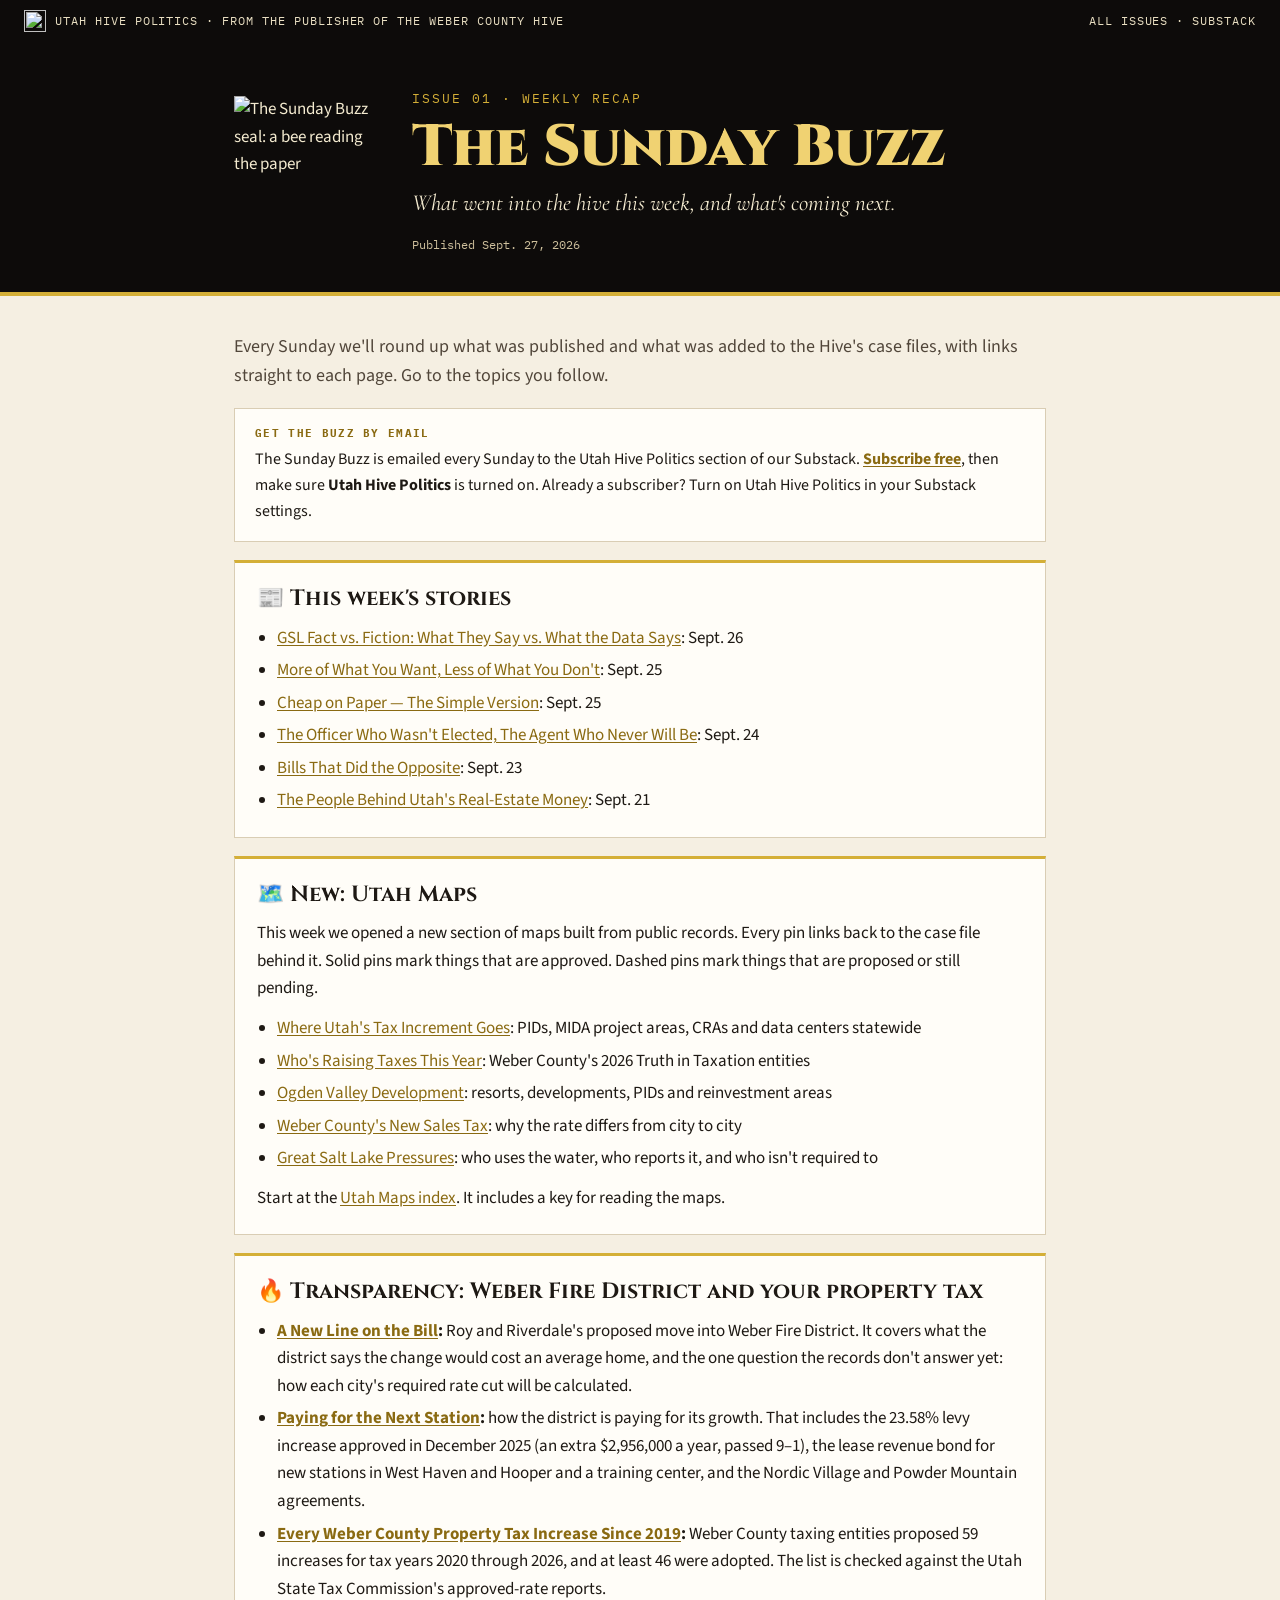
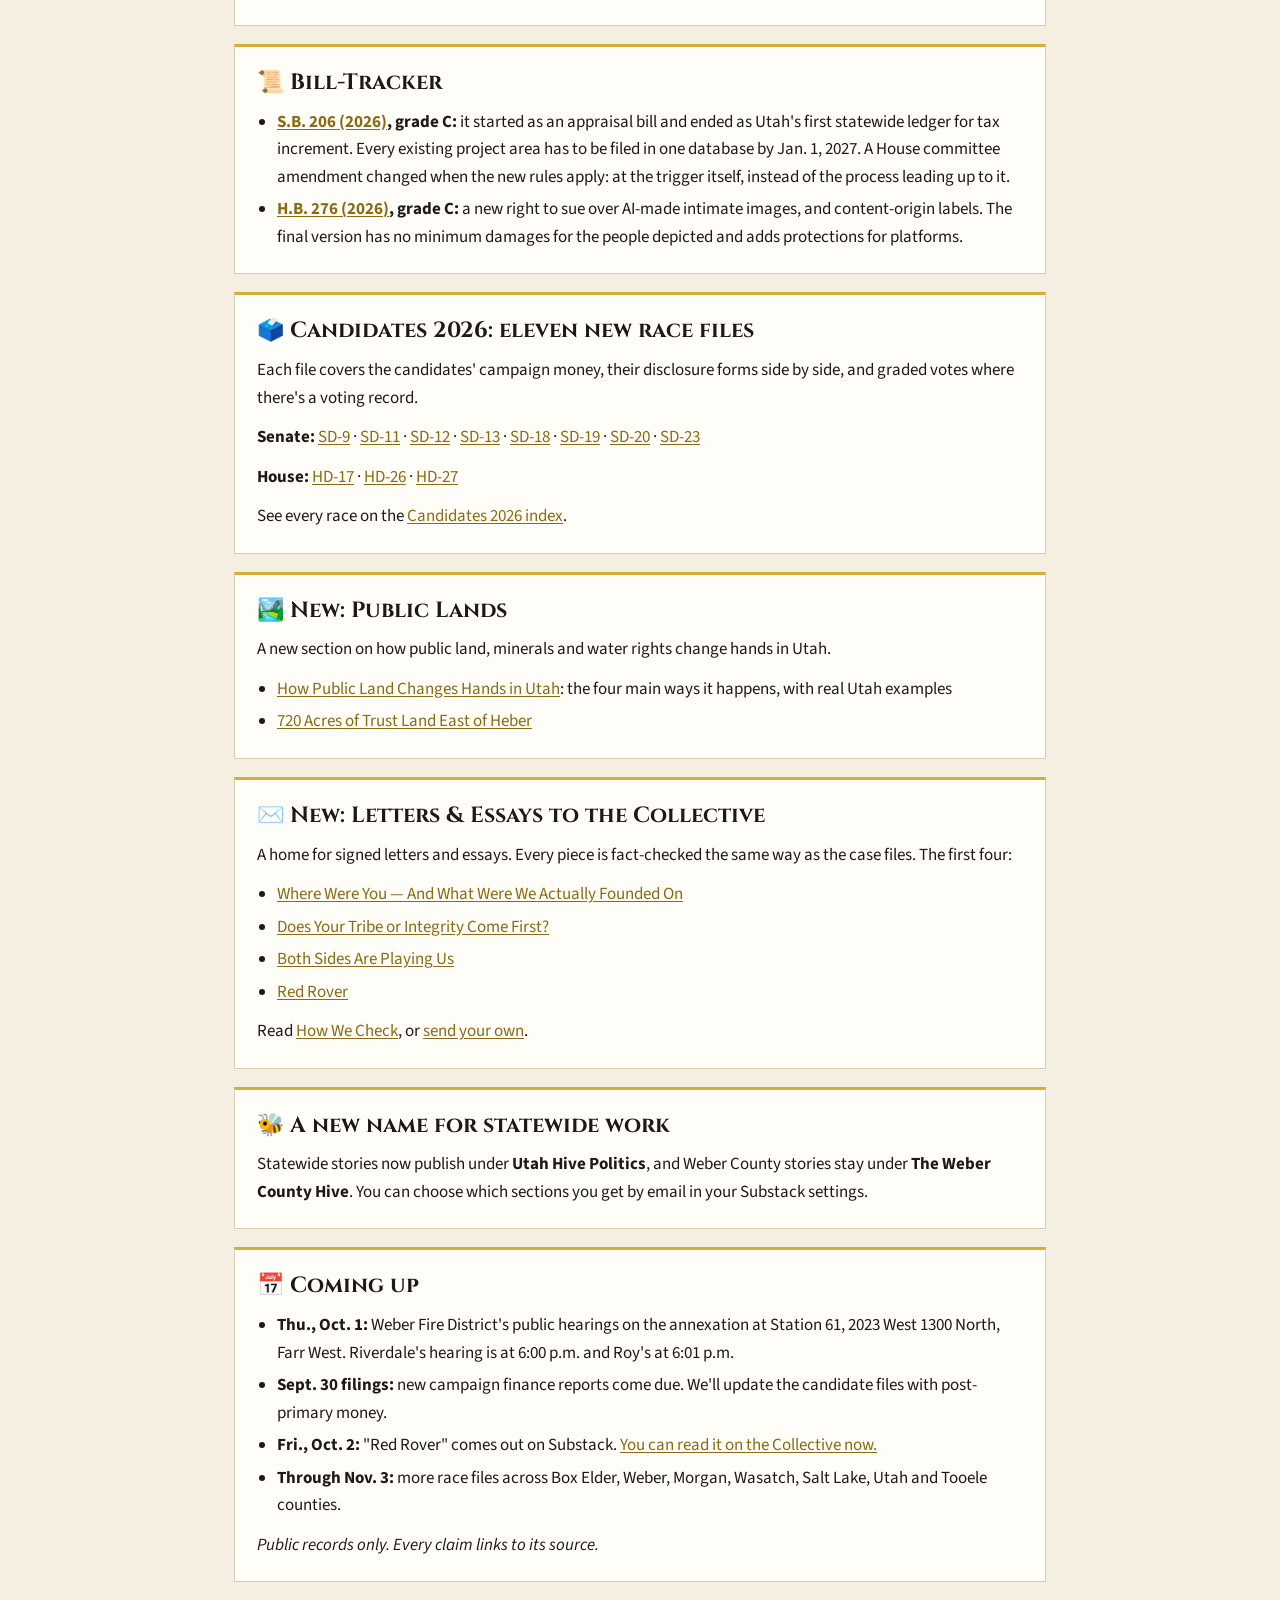
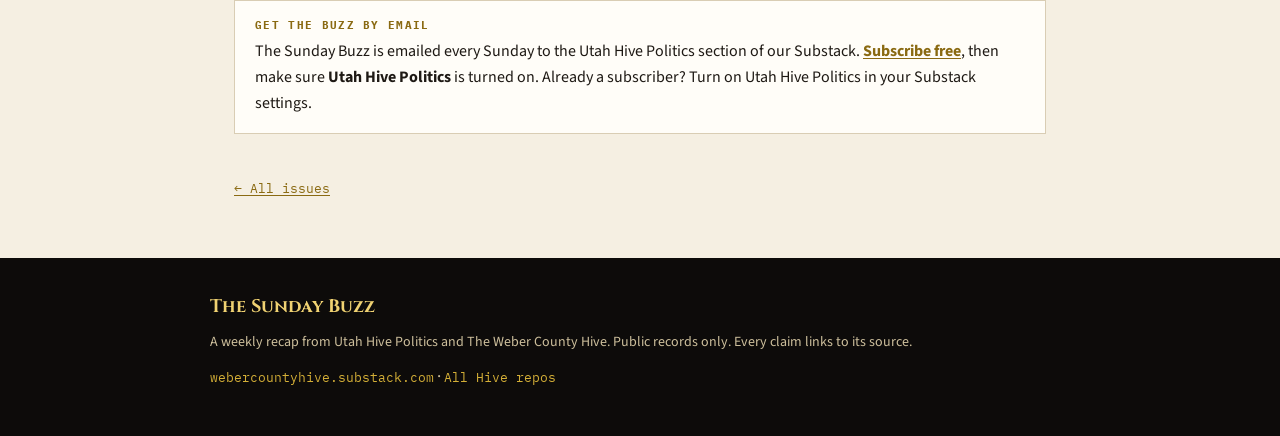
==== 2026-09-27.html @ 94be02e6 "Add files via upload" ====
<!DOCTYPE html>
<html lang="en">
<head>
<meta charset="UTF-8">
<meta name="viewport" content="width=device-width, initial-scale=1.0">
<title>The Sunday Buzz — Sept. 27, 2026 — Utah Hive Politics</title>
<meta name="description" content="Issue 01: this week's stories, five new maps, Weber Fire District taxes, S.B. 206, eleven race files, Public Lands, the Collective, and what's coming next.">
<meta property="og:title" content="The Sunday Buzz — Sept. 27, 2026 — Utah Hive Politics">
<meta property="og:description" content="Issue 01: this week's stories, five new maps, Weber Fire District taxes, S.B. 206, eleven race files, Public Lands, the Collective, and what's coming next.">
<meta property="og:image" content="https://weber-county-hive.github.io/sunday_buzz/sunday-buzz-2026-09-27-share.png">
<meta name="twitter:card" content="summary_large_image">
<link rel="icon" type="image/png" href="sunday-buzz-logo.png">
<link rel="preconnect" href="https://fonts.googleapis.com"><link rel="preconnect" href="https://fonts.gstatic.com" crossorigin><link href="https://fonts.googleapis.com/css2?family=Cinzel:wght@700;900&family=Cormorant+Garamond:ital,wght@1,600&family=Source+Sans+3:wght@400;600;700&family=IBM+Plex+Mono:wght@400;500&display=swap" rel="stylesheet">
<style>
:root{--paper:#F5EFE2;--card:#FFFDF8;--void:#0D0B0A;--gold:#D4AF37;--gold-ink:#8A6A12;--ink:#1E1914;--soft:#51463A;--line:#D9CDB4;--max:860px}
*{box-sizing:border-box}
body{margin:0;background:var(--paper);color:var(--ink);font-family:'Source Sans 3',sans-serif;font-size:17px;line-height:1.62}
a{color:var(--gold-ink);text-underline-offset:2px}a:hover{color:var(--ink)}
h1,h2,h3{font-family:'Cinzel',serif;font-weight:700;margin:0}
.topbar{background:var(--void);color:#E9DFC2;padding:10px 24px;font-family:'IBM Plex Mono',monospace;font-size:12px;letter-spacing:.08em;text-transform:uppercase;display:flex;justify-content:space-between;align-items:center;flex-wrap:wrap;gap:8px}
.topbar a{color:#E9DFC2;text-decoration:none}.topbar a:hover{color:var(--gold)}
.topbar .brand{display:flex;align-items:center;gap:9px}.topbar img{width:22px;height:22px}
header.masthead{background:var(--void);color:#F4EBD0;border-bottom:4px solid var(--gold)}
.mh{max-width:var(--max);margin:0 auto;padding:46px 24px 38px;display:flex;gap:28px;align-items:center}
.mh img{width:150px;height:150px;flex:none}
.eyebrow{font-family:'IBM Plex Mono',monospace;font-size:12.5px;letter-spacing:.16em;text-transform:uppercase;color:var(--gold)}
h1.title{font-size:clamp(34px,6vw,58px);line-height:1.02;color:#F0D272;margin:10px 0 8px;font-weight:900}
.dek{font-family:'Cormorant Garamond',serif;font-style:italic;font-size:23px;color:#F4EBD0;margin:0}
.dates{font-family:'IBM Plex Mono',monospace;font-size:12px;color:#CDBF9C;margin-top:12px}
main{max-width:var(--max);margin:0 auto;padding:10px 24px 0}
.intro{font-size:18px;color:var(--soft);margin:26px 0 6px}
section.blk{background:var(--card);border:1px solid var(--line);border-top:3px solid var(--gold);padding:18px 22px 10px;margin:18px 0}
section.blk h2{font-size:22px;margin-bottom:8px}
section.blk ul{padding-left:20px;margin:8px 0 12px}section.blk li{margin:5px 0}
section.blk p{margin:8px 0 12px}
.issues{display:grid;gap:16px;margin:24px 0}
.issue{display:flex;gap:18px;align-items:center;background:var(--card);border:1px solid var(--line);border-left:4px solid var(--gold);padding:18px 20px;text-decoration:none;color:var(--ink)}
.issue:hover{box-shadow:0 8px 24px rgba(13,11,10,.12)}
.issue .num{font-family:'IBM Plex Mono',monospace;font-size:12px;letter-spacing:.1em;color:var(--gold-ink);text-transform:uppercase}
.issue h3{font-size:21px;margin:4px 0}
.issue p{margin:0;color:var(--soft);font-size:15.5px}
.issue img{width:74px;height:74px;flex:none}
.box{background:var(--card);border:1px solid var(--line);padding:16px 20px;margin:18px 0;font-size:16px}
.box b{font-family:'IBM Plex Mono',monospace;font-size:11px;letter-spacing:.12em;color:var(--gold-ink);display:block;text-transform:uppercase;margin-bottom:4px}
.back{display:inline-block;margin:26px 0 0;font-family:'IBM Plex Mono',monospace;font-size:13px}
footer{background:var(--void);color:#CDBF9C;margin-top:56px;padding:34px 24px 44px}
footer .w{max-width:var(--max);margin:0 auto;display:flex;flex-direction:column;gap:10px}
footer h3{color:#F0D272;font-size:18px}footer p{margin:0;font-size:14px}
footer a{color:var(--gold);text-decoration:none;font-family:'IBM Plex Mono',monospace;font-size:12.5px}footer a:hover{color:#fff}
@media(max-width:640px){.mh{flex-direction:column;align-items:flex-start;padding:34px 18px 28px;gap:16px}.mh img{width:96px;height:96px}main{padding:6px 16px 0}section.blk{padding:16px 16px 8px}.issue img{display:none}}
</style>
</head>
<body>
<div class="topbar"><span class="brand"><img src="sunday-buzz-logo.png" alt="">Utah Hive Politics · from the publisher of The Weber County Hive</span><span><a href="index.html">All issues</a> · <a href="https://webercountyhive.substack.com" target="_blank" rel="noopener">Substack</a></span></div>
<header class="masthead"><div class="mh"><img src="sunday-buzz-logo.png" alt="The Sunday Buzz seal: a bee reading the paper"><div><div class="eyebrow">Issue 01 · Weekly recap</div><h1 class="title">The Sunday Buzz</h1><p class="dek">What went into the hive this week, and what's coming next.</p><div class="dates">Published Sept. 27, 2026</div></div></div></header>
<main>
<div class="intro">Every Sunday we'll round up what was published and what was added to the Hive's case files, with links straight to each page. Go to the topics you follow.</div>
<div class="box"><b>Get the Buzz by email</b>The Sunday Buzz is emailed every Sunday to the Utah Hive Politics section of our Substack. <a href="https://webercountyhive.substack.com/subscribe" target="_blank" rel="noopener"><strong>Subscribe free</strong></a>, then make sure <strong>Utah Hive Politics</strong> is turned on. Already a subscriber? Turn on Utah Hive Politics in your Substack settings.</div>

<section class="blk"><h2>📰 This week's stories</h2>
<ul>
<li><a target="_blank" rel="noopener" href="https://webercountyhive.substack.com/p/gsl-fact-vs-fiction-what-they-say">GSL Fact vs. Fiction: What They Say vs. What the Data Says</a>: Sept. 26</li>
<li><a target="_blank" rel="noopener" href="https://webercountyhive.substack.com/p/more-of-what-you-want-less-of-what">More of What You Want, Less of What You Don't</a>: Sept. 25</li>
<li><a target="_blank" rel="noopener" href="https://webercountyhive.substack.com/p/cheap-on-paper-the-simple-version">Cheap on Paper — The Simple Version</a>: Sept. 25</li>
<li><a target="_blank" rel="noopener" href="https://webercountyhive.substack.com/p/the-officer-who-wasnt-elected-the">The Officer Who Wasn't Elected, The Agent Who Never Will Be</a>: Sept. 24</li>
<li><a target="_blank" rel="noopener" href="https://webercountyhive.substack.com/p/bills-that-did-the-opposite">Bills That Did the Opposite</a>: Sept. 23</li>
<li><a target="_blank" rel="noopener" href="https://webercountyhive.substack.com/p/the-people-behind-utahs-real-estate">The People Behind Utah's Real-Estate Money</a>: Sept. 21</li>
</ul>
</section>
<section class="blk"><h2>🗺️ New: Utah Maps</h2>
<p>This week we opened a new section of maps built from public records. Every pin links back to the case file behind it. Solid pins mark things that are approved. Dashed pins mark things that are proposed or still pending.</p>
<ul>
<li><a target="_blank" rel="noopener" href="https://weber-county-hive.github.io/utah-maps/utah-tax-increment-map.html">Where Utah's Tax Increment Goes</a>: PIDs, MIDA project areas, CRAs and data centers statewide</li>
<li><a target="_blank" rel="noopener" href="https://weber-county-hive.github.io/utah-maps/weber-county-tax-increases-2026.html">Who's Raising Taxes This Year</a>: Weber County's 2026 Truth in Taxation entities</li>
<li><a target="_blank" rel="noopener" href="https://weber-county-hive.github.io/utah-maps/ogden-valley-development.html">Ogden Valley Development</a>: resorts, developments, PIDs and reinvestment areas</li>
<li><a target="_blank" rel="noopener" href="https://weber-county-hive.github.io/utah-maps/weber-county-sales-tax-2026.html">Weber County's New Sales Tax</a>: why the rate differs from city to city</li>
<li><a target="_blank" rel="noopener" href="https://weber-county-hive.github.io/utah-maps/great-salt-lake-pressures.html">Great Salt Lake Pressures</a>: who uses the water, who reports it, and who isn't required to</li>
</ul>
<p>Start at the <a target="_blank" rel="noopener" href="https://weber-county-hive.github.io/utah-maps/">Utah Maps index</a>. It includes a key for reading the maps.</p>
</section>
<section class="blk"><h2>🔥 Transparency: Weber Fire District and your property tax</h2>
<ul>
<li><strong><a target="_blank" rel="noopener" href="https://weber-county-hive.github.io/Transparency/weber-fire-district-annexation.html">A New Line on the Bill</a>:</strong> Roy and Riverdale's proposed move into Weber Fire District. It covers what the district says the change would cost an average home, and the one question the records don't answer yet: how each city's required rate cut will be calculated.</li>
<li><strong><a target="_blank" rel="noopener" href="https://weber-county-hive.github.io/Transparency/weber-fire-district-growth.html">Paying for the Next Station</a>:</strong> how the district is paying for its growth. That includes the 23.58% levy increase approved in December 2025 (an extra $2,956,000 a year, passed 9–1), the lease revenue bond for new stations in West Haven and Hooper and a training center, and the Nordic Village and Powder Mountain agreements.</li>
<li><strong><a target="_blank" rel="noopener" href="https://weber-county-hive.github.io/Transparency/weber-county-tax-increases-since-2019.html">Every Weber County Property Tax Increase Since 2019</a>:</strong> Weber County taxing entities proposed 59 increases for tax years 2020 through 2026, and at least 46 were adopted. The list is checked against the Utah State Tax Commission's approved-rate reports.</li>
</ul>
</section>
<section class="blk"><h2>📜 Bill-Tracker</h2>
<ul>
<li><strong><a target="_blank" rel="noopener" href="https://weber-county-hive.github.io/Bill-Tracker/weber-hive-sb206.html">S.B. 206 (2026)</a>, grade C:</strong> it started as an appraisal bill and ended as Utah's first statewide ledger for tax increment. Every existing project area has to be filed in one database by Jan. 1, 2027. A House committee amendment changed when the new rules apply: at the trigger itself, instead of the process leading up to it.</li>
<li><strong><a target="_blank" rel="noopener" href="https://weber-county-hive.github.io/Bill-Tracker/weber-hive-hb276.html">H.B. 276 (2026)</a>, grade C:</strong> a new right to sue over AI-made intimate images, and content-origin labels. The final version has no minimum damages for the people depicted and adds protections for platforms.</li>
</ul>
</section>
<section class="blk"><h2>🗳️ Candidates 2026: eleven new race files</h2>
<p>Each file covers the candidates' campaign money, their disclosure forms side by side, and graded votes where there's a voting record.</p>
<p><strong>Senate:</strong> <a target="_blank" rel="noopener" href="https://weber-county-hive.github.io/candidates2026/sd9-plumb-evans-snow.html">SD-9</a> · <a target="_blank" rel="noopener" href="https://weber-county-hive.github.io/candidates2026/sd11-buss-benson.html">SD-11</a> · <a target="_blank" rel="noopener" href="https://weber-county-hive.github.io/candidates2026/sd12-kwan-tyler.html">SD-12</a> · <a target="_blank" rel="noopener" href="https://weber-county-hive.github.io/candidates2026/sd13-catten-smith-mahoney.html">SD-13</a> · <a target="_blank" rel="noopener" href="https://weber-county-hive.github.io/candidates2026/sd18-fiefia-anderson.html">SD-18</a> · <a target="_blank" rel="noopener" href="https://weber-county-hive.github.io/candidates2026/sd19-cullimore-anderson.html">SD-19</a> · <a target="_blank" rel="noopener" href="https://weber-county-hive.github.io/candidates2026/sd20-winterton-mcrae.html">SD-20</a> · <a target="_blank" rel="noopener" href="https://weber-county-hive.github.io/candidates2026/sd23-grover-smith.html">SD-23</a></p>
<p><strong>House:</strong> <a target="_blank" rel="noopener" href="https://weber-county-hive.github.io/candidates2026/hd17-bitner-last.html">HD-17</a> · <a target="_blank" rel="noopener" href="https://weber-county-hive.github.io/candidates2026/hd26-macpherson-finch.html">HD-26</a> · <a target="_blank" rel="noopener" href="https://weber-county-hive.github.io/candidates2026/hd27-loubet-oates.html">HD-27</a></p>
<p>See every race on the <a target="_blank" rel="noopener" href="https://weber-county-hive.github.io/candidates2026/">Candidates 2026 index</a>.</p>
</section>
<section class="blk"><h2>🏞️ New: Public Lands</h2>
<p>A new section on how public land, minerals and water rights change hands in Utah.</p>
<ul>
<li><a target="_blank" rel="noopener" href="https://weber-county-hive.github.io/Public-Lands/weber-hive-public-land-changes-hands.html">How Public Land Changes Hands in Utah</a>: the four main ways it happens, with real Utah examples</li>
<li><a target="_blank" rel="noopener" href="https://weber-county-hive.github.io/Public-Lands/weber-hive-wasatch-trust-land-option.html">720 Acres of Trust Land East of Heber</a></li>
</ul>
</section>
<section class="blk"><h2>✉️ New: Letters &amp; Essays to the Collective</h2>
<p>A home for signed letters and essays. Every piece is fact-checked the same way as the case files. The first four:</p>
<ul>
<li><a target="_blank" rel="noopener" href="https://weber-county-hive.github.io/Letters-Essays-to-the-Collective/E-2026-001.html">Where Were You — And What Were We Actually Founded On</a></li>
<li><a target="_blank" rel="noopener" href="https://weber-county-hive.github.io/Letters-Essays-to-the-Collective/E-2026-002.html">Does Your Tribe or Integrity Come First?</a></li>
<li><a target="_blank" rel="noopener" href="https://weber-county-hive.github.io/Letters-Essays-to-the-Collective/E-2026-003.html">Both Sides Are Playing Us</a></li>
<li><a target="_blank" rel="noopener" href="https://weber-county-hive.github.io/Letters-Essays-to-the-Collective/E-2026-004.html">Red Rover</a></li>
</ul>
<p>Read <a target="_blank" rel="noopener" href="https://weber-county-hive.github.io/Letters-Essays-to-the-Collective/how-we-check.html">How We Check</a>, or <a target="_blank" rel="noopener" href="https://weber-county-hive.github.io/Letters-Essays-to-the-Collective/how-to-send.html">send your own</a>.</p>
</section>
<section class="blk"><h2>🐝 A new name for statewide work</h2>
<p>Statewide stories now publish under <strong>Utah Hive Politics</strong>, and Weber County stories stay under <strong>The Weber County Hive</strong>. You can choose which sections you get by email in your Substack settings.</p>
</section>
<section class="blk"><h2>📅 Coming up</h2>
<ul>
<li><strong>Thu., Oct. 1:</strong> Weber Fire District's public hearings on the annexation at Station 61, 2023 West 1300 North, Farr West. Riverdale's hearing is at 6:00 p.m. and Roy's at 6:01 p.m.</li>
<li><strong>Sept. 30 filings:</strong> new campaign finance reports come due. We'll update the candidate files with post-primary money.</li>
<li><strong>Fri., Oct. 2:</strong> "Red Rover" comes out on Substack. <a target="_blank" rel="noopener" href="https://weber-county-hive.github.io/Letters-Essays-to-the-Collective/E-2026-004.html">You can read it on the Collective now.</a></li>
<li><strong>Through Nov. 3:</strong> more race files across Box Elder, Weber, Morgan, Wasatch, Salt Lake, Utah and Tooele counties.</li>
</ul>
<p><em>Public records only. Every claim links to its source.</em></p></section>
<div class="box"><b>Get the Buzz by email</b>The Sunday Buzz is emailed every Sunday to the Utah Hive Politics section of our Substack. <a href="https://webercountyhive.substack.com/subscribe" target="_blank" rel="noopener"><strong>Subscribe free</strong></a>, then make sure <strong>Utah Hive Politics</strong> is turned on. Already a subscriber? Turn on Utah Hive Politics in your Substack settings.</div>
<a class="back" href="index.html">← All issues</a>
</main>
<footer><div class="w"><h3>The Sunday Buzz</h3><p>A weekly recap from Utah Hive Politics and The Weber County Hive. Public records only. Every claim links to its source.</p><div><a href="https://webercountyhive.substack.com" target="_blank" rel="noopener">webercountyhive.substack.com</a> · <a href="https://github.com/Weber-County-Hive" target="_blank" rel="noopener">All Hive repos</a></div></div></footer>
</body>
</html>
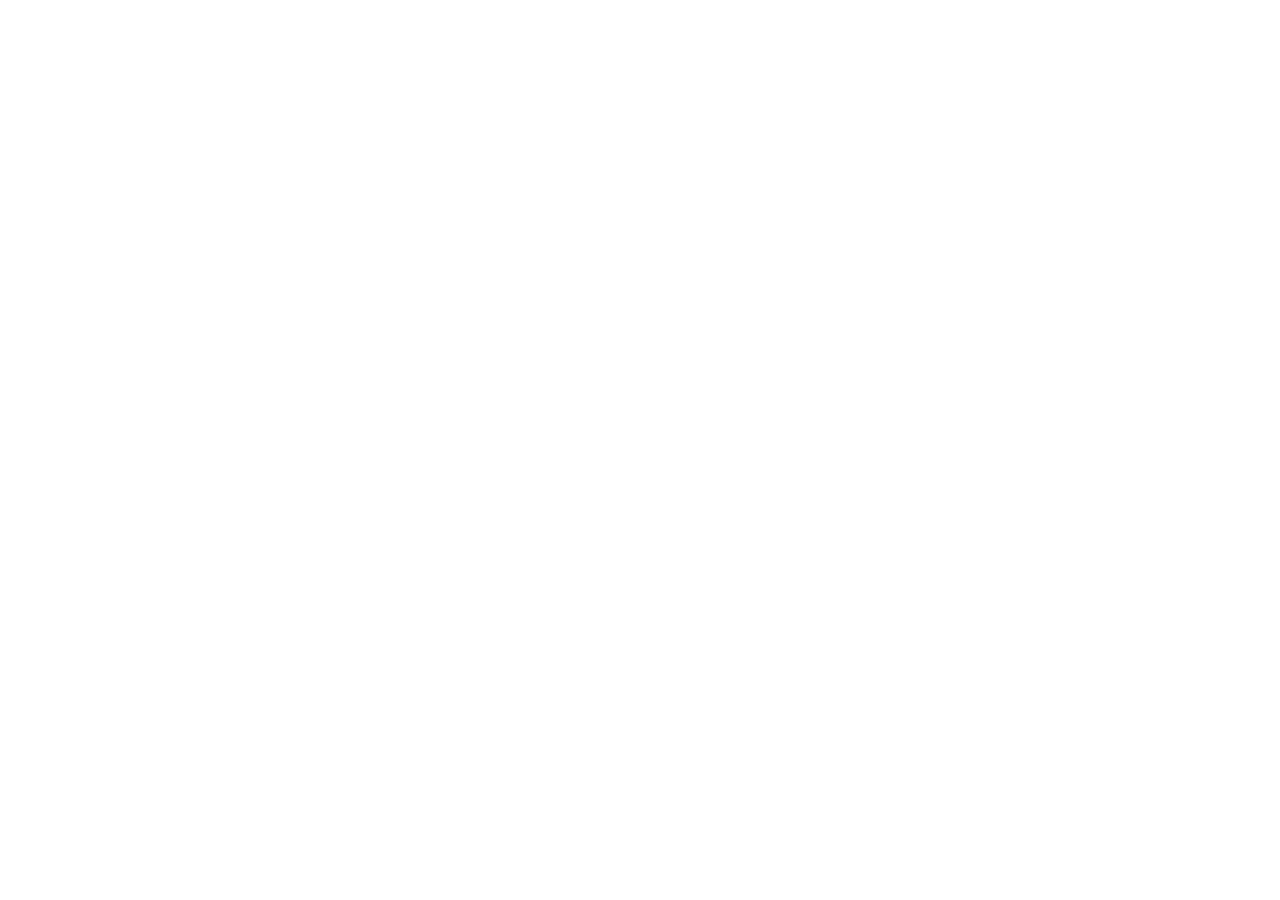
==== commit 1be8e570: "Library standard: CC call numbers, page tools, Hive header and footer, 19px text, dates; Sunday Buzz" ====
--- a/2026-09-27.html
+++ b/2026-09-27.html
@@ -3,131 +3,14 @@
 <head>
 <meta charset="UTF-8">
 <meta name="viewport" content="width=device-width, initial-scale=1.0">
-<title>The Sunday Buzz — Sept. 27, 2026 — Utah Hive Politics</title>
-<meta name="description" content="Issue 01: this week's stories, five new maps, Weber Fire District taxes, S.B. 206, eleven race files, Public Lands, the Collective, and what's coming next.">
-<meta property="og:title" content="The Sunday Buzz — Sept. 27, 2026 — Utah Hive Politics">
-<meta property="og:description" content="Issue 01: this week's stories, five new maps, Weber Fire District taxes, S.B. 206, eleven race files, Public Lands, the Collective, and what's coming next.">
-<meta property="og:image" content="https://weber-county-hive.github.io/sunday_buzz/sunday-buzz-2026-09-27-share.png">
-<meta name="twitter:card" content="summary_large_image">
-<link rel="icon" type="image/png" href="sunday-buzz-logo.png">
-<link rel="preconnect" href="https://fonts.googleapis.com"><link rel="preconnect" href="https://fonts.gstatic.com" crossorigin><link href="https://fonts.googleapis.com/css2?family=Cinzel:wght@700;900&family=Cormorant+Garamond:ital,wght@1,600&family=Source+Sans+3:wght@400;600;700&family=IBM+Plex+Mono:wght@400;500&display=swap" rel="stylesheet">
-<style>
-:root{--paper:#F5EFE2;--card:#FFFDF8;--void:#0D0B0A;--gold:#D4AF37;--gold-ink:#8A6A12;--ink:#1E1914;--soft:#51463A;--line:#D9CDB4;--max:860px}
-*{box-sizing:border-box}
-body{margin:0;background:var(--paper);color:var(--ink);font-family:'Source Sans 3',sans-serif;font-size:17px;line-height:1.62}
-a{color:var(--gold-ink);text-underline-offset:2px}a:hover{color:var(--ink)}
-h1,h2,h3{font-family:'Cinzel',serif;font-weight:700;margin:0}
-.topbar{background:var(--void);color:#E9DFC2;padding:10px 24px;font-family:'IBM Plex Mono',monospace;font-size:12px;letter-spacing:.08em;text-transform:uppercase;display:flex;justify-content:space-between;align-items:center;flex-wrap:wrap;gap:8px}
-.topbar a{color:#E9DFC2;text-decoration:none}.topbar a:hover{color:var(--gold)}
-.topbar .brand{display:flex;align-items:center;gap:9px}.topbar img{width:22px;height:22px}
-header.masthead{background:var(--void);color:#F4EBD0;border-bottom:4px solid var(--gold)}
-.mh{max-width:var(--max);margin:0 auto;padding:46px 24px 38px;display:flex;gap:28px;align-items:center}
-.mh img{width:150px;height:150px;flex:none}
-.eyebrow{font-family:'IBM Plex Mono',monospace;font-size:12.5px;letter-spacing:.16em;text-transform:uppercase;color:var(--gold)}
-h1.title{font-size:clamp(34px,6vw,58px);line-height:1.02;color:#F0D272;margin:10px 0 8px;font-weight:900}
-.dek{font-family:'Cormorant Garamond',serif;font-style:italic;font-size:23px;color:#F4EBD0;margin:0}
-.dates{font-family:'IBM Plex Mono',monospace;font-size:12px;color:#CDBF9C;margin-top:12px}
-main{max-width:var(--max);margin:0 auto;padding:10px 24px 0}
-.intro{font-size:18px;color:var(--soft);margin:26px 0 6px}
-section.blk{background:var(--card);border:1px solid var(--line);border-top:3px solid var(--gold);padding:18px 22px 10px;margin:18px 0}
-section.blk h2{font-size:22px;margin-bottom:8px}
-section.blk ul{padding-left:20px;margin:8px 0 12px}section.blk li{margin:5px 0}
-section.blk p{margin:8px 0 12px}
-.issues{display:grid;gap:16px;margin:24px 0}
-.issue{display:flex;gap:18px;align-items:center;background:var(--card);border:1px solid var(--line);border-left:4px solid var(--gold);padding:18px 20px;text-decoration:none;color:var(--ink)}
-.issue:hover{box-shadow:0 8px 24px rgba(13,11,10,.12)}
-.issue .num{font-family:'IBM Plex Mono',monospace;font-size:12px;letter-spacing:.1em;color:var(--gold-ink);text-transform:uppercase}
-.issue h3{font-size:21px;margin:4px 0}
-.issue p{margin:0;color:var(--soft);font-size:15.5px}
-.issue img{width:74px;height:74px;flex:none}
-.box{background:var(--card);border:1px solid var(--line);padding:16px 20px;margin:18px 0;font-size:16px}
-.box b{font-family:'IBM Plex Mono',monospace;font-size:11px;letter-spacing:.12em;color:var(--gold-ink);display:block;text-transform:uppercase;margin-bottom:4px}
-.back{display:inline-block;margin:26px 0 0;font-family:'IBM Plex Mono',monospace;font-size:13px}
-footer{background:var(--void);color:#CDBF9C;margin-top:56px;padding:34px 24px 44px}
-footer .w{max-width:var(--max);margin:0 auto;display:flex;flex-direction:column;gap:10px}
-footer h3{color:#F0D272;font-size:18px}footer p{margin:0;font-size:14px}
-footer a{color:var(--gold);text-decoration:none;font-family:'IBM Plex Mono',monospace;font-size:12.5px}footer a:hover{color:#fff}
-@media(max-width:640px){.mh{flex-direction:column;align-items:flex-start;padding:34px 18px 28px;gap:16px}.mh img{width:96px;height:96px}main{padding:6px 16px 0}section.blk{padding:16px 16px 8px}.issue img{display:none}}
-</style>
+<title>The Sunday Buzz, Sept. 27, 2026</title>
+<meta http-equiv="refresh" content="0; url=https://weber-county-hive.github.io/sunday_buzz/2026-09-27.html">
+<link rel="canonical" href="https://weber-county-hive.github.io/sunday_buzz/2026-09-27.html">
+<meta name="robots" content="noindex">
+<style>body{margin:0;padding:40px 16px;background:#ffffff;color:#13232F;font-family:Georgia,serif;text-align:center}a{color:#1f4e6b}</style>
 </head>
 <body>
-<div class="topbar"><span class="brand"><img src="sunday-buzz-logo.png" alt="">Utah Hive Politics · from the publisher of The Weber County Hive</span><span><a href="index.html">All issues</a> · <a href="https://webercountyhive.substack.com" target="_blank" rel="noopener">Substack</a></span></div>
-<header class="masthead"><div class="mh"><img src="sunday-buzz-logo.png" alt="The Sunday Buzz seal: a bee reading the paper"><div><div class="eyebrow">Issue 01 · Weekly recap</div><h1 class="title">The Sunday Buzz</h1><p class="dek">What went into the hive this week, and what's coming next.</p><div class="dates">Published Sept. 27, 2026</div></div></div></header>
-<main>
-<div class="intro">Every Sunday we'll round up what was published and what was added to the Hive's case files, with links straight to each page. Go to the topics you follow.</div>
-<div class="box"><b>Get the Buzz by email</b>The Sunday Buzz is emailed every Sunday to the Utah Hive Politics section of our Substack. <a href="https://webercountyhive.substack.com/subscribe" target="_blank" rel="noopener"><strong>Subscribe free</strong></a>, then make sure <strong>Utah Hive Politics</strong> is turned on. Already a subscriber? Turn on Utah Hive Politics in your Substack settings.</div>
-
-<section class="blk"><h2>📰 This week's stories</h2>
-<ul>
-<li><a target="_blank" rel="noopener" href="https://webercountyhive.substack.com/p/gsl-fact-vs-fiction-what-they-say">GSL Fact vs. Fiction: What They Say vs. What the Data Says</a>: Sept. 26</li>
-<li><a target="_blank" rel="noopener" href="https://webercountyhive.substack.com/p/more-of-what-you-want-less-of-what">More of What You Want, Less of What You Don't</a>: Sept. 25</li>
-<li><a target="_blank" rel="noopener" href="https://webercountyhive.substack.com/p/cheap-on-paper-the-simple-version">Cheap on Paper — The Simple Version</a>: Sept. 25</li>
-<li><a target="_blank" rel="noopener" href="https://webercountyhive.substack.com/p/the-officer-who-wasnt-elected-the">The Officer Who Wasn't Elected, The Agent Who Never Will Be</a>: Sept. 24</li>
-<li><a target="_blank" rel="noopener" href="https://webercountyhive.substack.com/p/bills-that-did-the-opposite">Bills That Did the Opposite</a>: Sept. 23</li>
-<li><a target="_blank" rel="noopener" href="https://webercountyhive.substack.com/p/the-people-behind-utahs-real-estate">The People Behind Utah's Real-Estate Money</a>: Sept. 21</li>
-</ul>
-</section>
-<section class="blk"><h2>🗺️ New: Utah Maps</h2>
-<p>This week we opened a new section of maps built from public records. Every pin links back to the case file behind it. Solid pins mark things that are approved. Dashed pins mark things that are proposed or still pending.</p>
-<ul>
-<li><a target="_blank" rel="noopener" href="https://weber-county-hive.github.io/utah-maps/utah-tax-increment-map.html">Where Utah's Tax Increment Goes</a>: PIDs, MIDA project areas, CRAs and data centers statewide</li>
-<li><a target="_blank" rel="noopener" href="https://weber-county-hive.github.io/utah-maps/weber-county-tax-increases-2026.html">Who's Raising Taxes This Year</a>: Weber County's 2026 Truth in Taxation entities</li>
-<li><a target="_blank" rel="noopener" href="https://weber-county-hive.github.io/utah-maps/ogden-valley-development.html">Ogden Valley Development</a>: resorts, developments, PIDs and reinvestment areas</li>
-<li><a target="_blank" rel="noopener" href="https://weber-county-hive.github.io/utah-maps/weber-county-sales-tax-2026.html">Weber County's New Sales Tax</a>: why the rate differs from city to city</li>
-<li><a target="_blank" rel="noopener" href="https://weber-county-hive.github.io/utah-maps/great-salt-lake-pressures.html">Great Salt Lake Pressures</a>: who uses the water, who reports it, and who isn't required to</li>
-</ul>
-<p>Start at the <a target="_blank" rel="noopener" href="https://weber-county-hive.github.io/utah-maps/">Utah Maps index</a>. It includes a key for reading the maps.</p>
-</section>
-<section class="blk"><h2>🔥 Transparency: Weber Fire District and your property tax</h2>
-<ul>
-<li><strong><a target="_blank" rel="noopener" href="https://weber-county-hive.github.io/Transparency/weber-fire-district-annexation.html">A New Line on the Bill</a>:</strong> Roy and Riverdale's proposed move into Weber Fire District. It covers what the district says the change would cost an average home, and the one question the records don't answer yet: how each city's required rate cut will be calculated.</li>
-<li><strong><a target="_blank" rel="noopener" href="https://weber-county-hive.github.io/Transparency/weber-fire-district-growth.html">Paying for the Next Station</a>:</strong> how the district is paying for its growth. That includes the 23.58% levy increase approved in December 2025 (an extra $2,956,000 a year, passed 9–1), the lease revenue bond for new stations in West Haven and Hooper and a training center, and the Nordic Village and Powder Mountain agreements.</li>
-<li><strong><a target="_blank" rel="noopener" href="https://weber-county-hive.github.io/Transparency/weber-county-tax-increases-since-2019.html">Every Weber County Property Tax Increase Since 2019</a>:</strong> Weber County taxing entities proposed 59 increases for tax years 2020 through 2026, and at least 46 were adopted. The list is checked against the Utah State Tax Commission's approved-rate reports.</li>
-</ul>
-</section>
-<section class="blk"><h2>📜 Bill-Tracker</h2>
-<ul>
-<li><strong><a target="_blank" rel="noopener" href="https://weber-county-hive.github.io/Bill-Tracker/weber-hive-sb206.html">S.B. 206 (2026)</a>, grade C:</strong> it started as an appraisal bill and ended as Utah's first statewide ledger for tax increment. Every existing project area has to be filed in one database by Jan. 1, 2027. A House committee amendment changed when the new rules apply: at the trigger itself, instead of the process leading up to it.</li>
-<li><strong><a target="_blank" rel="noopener" href="https://weber-county-hive.github.io/Bill-Tracker/weber-hive-hb276.html">H.B. 276 (2026)</a>, grade C:</strong> a new right to sue over AI-made intimate images, and content-origin labels. The final version has no minimum damages for the people depicted and adds protections for platforms.</li>
-</ul>
-</section>
-<section class="blk"><h2>🗳️ Candidates 2026: eleven new race files</h2>
-<p>Each file covers the candidates' campaign money, their disclosure forms side by side, and graded votes where there's a voting record.</p>
-<p><strong>Senate:</strong> <a target="_blank" rel="noopener" href="https://weber-county-hive.github.io/candidates2026/sd9-plumb-evans-snow.html">SD-9</a> · <a target="_blank" rel="noopener" href="https://weber-county-hive.github.io/candidates2026/sd11-buss-benson.html">SD-11</a> · <a target="_blank" rel="noopener" href="https://weber-county-hive.github.io/candidates2026/sd12-kwan-tyler.html">SD-12</a> · <a target="_blank" rel="noopener" href="https://weber-county-hive.github.io/candidates2026/sd13-catten-smith-mahoney.html">SD-13</a> · <a target="_blank" rel="noopener" href="https://weber-county-hive.github.io/candidates2026/sd18-fiefia-anderson.html">SD-18</a> · <a target="_blank" rel="noopener" href="https://weber-county-hive.github.io/candidates2026/sd19-cullimore-anderson.html">SD-19</a> · <a target="_blank" rel="noopener" href="https://weber-county-hive.github.io/candidates2026/sd20-winterton-mcrae.html">SD-20</a> · <a target="_blank" rel="noopener" href="https://weber-county-hive.github.io/candidates2026/sd23-grover-smith.html">SD-23</a></p>
-<p><strong>House:</strong> <a target="_blank" rel="noopener" href="https://weber-county-hive.github.io/candidates2026/hd17-bitner-last.html">HD-17</a> · <a target="_blank" rel="noopener" href="https://weber-county-hive.github.io/candidates2026/hd26-macpherson-finch.html">HD-26</a> · <a target="_blank" rel="noopener" href="https://weber-county-hive.github.io/candidates2026/hd27-loubet-oates.html">HD-27</a></p>
-<p>See every race on the <a target="_blank" rel="noopener" href="https://weber-county-hive.github.io/candidates2026/">Candidates 2026 index</a>.</p>
-</section>
-<section class="blk"><h2>🏞️ New: Public Lands</h2>
-<p>A new section on how public land, minerals and water rights change hands in Utah.</p>
-<ul>
-<li><a target="_blank" rel="noopener" href="https://weber-county-hive.github.io/Public-Lands/weber-hive-public-land-changes-hands.html">How Public Land Changes Hands in Utah</a>: the four main ways it happens, with real Utah examples</li>
-<li><a target="_blank" rel="noopener" href="https://weber-county-hive.github.io/Public-Lands/weber-hive-wasatch-trust-land-option.html">720 Acres of Trust Land East of Heber</a></li>
-</ul>
-</section>
-<section class="blk"><h2>✉️ New: Letters &amp; Essays to the Collective</h2>
-<p>A home for signed letters and essays. Every piece is fact-checked the same way as the case files. The first four:</p>
-<ul>
-<li><a target="_blank" rel="noopener" href="https://weber-county-hive.github.io/Letters-Essays-to-the-Collective/E-2026-001.html">Where Were You — And What Were We Actually Founded On</a></li>
-<li><a target="_blank" rel="noopener" href="https://weber-county-hive.github.io/Letters-Essays-to-the-Collective/E-2026-002.html">Does Your Tribe or Integrity Come First?</a></li>
-<li><a target="_blank" rel="noopener" href="https://weber-county-hive.github.io/Letters-Essays-to-the-Collective/E-2026-003.html">Both Sides Are Playing Us</a></li>
-<li><a target="_blank" rel="noopener" href="https://weber-county-hive.github.io/Letters-Essays-to-the-Collective/E-2026-004.html">Red Rover</a></li>
-</ul>
-<p>Read <a target="_blank" rel="noopener" href="https://weber-county-hive.github.io/Letters-Essays-to-the-Collective/how-we-check.html">How We Check</a>, or <a target="_blank" rel="noopener" href="https://weber-county-hive.github.io/Letters-Essays-to-the-Collective/how-to-send.html">send your own</a>.</p>
-</section>
-<section class="blk"><h2>🐝 A new name for statewide work</h2>
-<p>Statewide stories now publish under <strong>Utah Hive Politics</strong>, and Weber County stories stay under <strong>The Weber County Hive</strong>. You can choose which sections you get by email in your Substack settings.</p>
-</section>
-<section class="blk"><h2>📅 Coming up</h2>
-<ul>
-<li><strong>Thu., Oct. 1:</strong> Weber Fire District's public hearings on the annexation at Station 61, 2023 West 1300 North, Farr West. Riverdale's hearing is at 6:00 p.m. and Roy's at 6:01 p.m.</li>
-<li><strong>Sept. 30 filings:</strong> new campaign finance reports come due. We'll update the candidate files with post-primary money.</li>
-<li><strong>Fri., Oct. 2:</strong> "Red Rover" comes out on Substack. <a target="_blank" rel="noopener" href="https://weber-county-hive.github.io/Letters-Essays-to-the-Collective/E-2026-004.html">You can read it on the Collective now.</a></li>
-<li><strong>Through Nov. 3:</strong> more race files across Box Elder, Weber, Morgan, Wasatch, Salt Lake, Utah and Tooele counties.</li>
-</ul>
-<p><em>Public records only. Every claim links to its source.</em></p></section>
-<div class="box"><b>Get the Buzz by email</b>The Sunday Buzz is emailed every Sunday to the Utah Hive Politics section of our Substack. <a href="https://webercountyhive.substack.com/subscribe" target="_blank" rel="noopener"><strong>Subscribe free</strong></a>, then make sure <strong>Utah Hive Politics</strong> is turned on. Already a subscriber? Turn on Utah Hive Politics in your Substack settings.</div>
-<a class="back" href="index.html">← All issues</a>
-</main>
-<footer><div class="w"><h3>The Sunday Buzz</h3><p>A weekly recap from Utah Hive Politics and The Weber County Hive. Public records only. Every claim links to its source.</p><div><a href="https://webercountyhive.substack.com" target="_blank" rel="noopener">webercountyhive.substack.com</a> · <a href="https://github.com/Weber-County-Hive" target="_blank" rel="noopener">All Hive repos</a></div></div></footer>
+<p>This issue lives with the Sunday Buzz. Taking you to <a href="https://weber-county-hive.github.io/sunday_buzz/2026-09-27.html">The Sunday Buzz, Sept. 27, 2026</a>&hellip;</p>
+<script data-goatcounter="https://weberhive.goatcounter.com/count" async src="//gc.zgo.at/count.js"></script>
 </body>
 </html>
